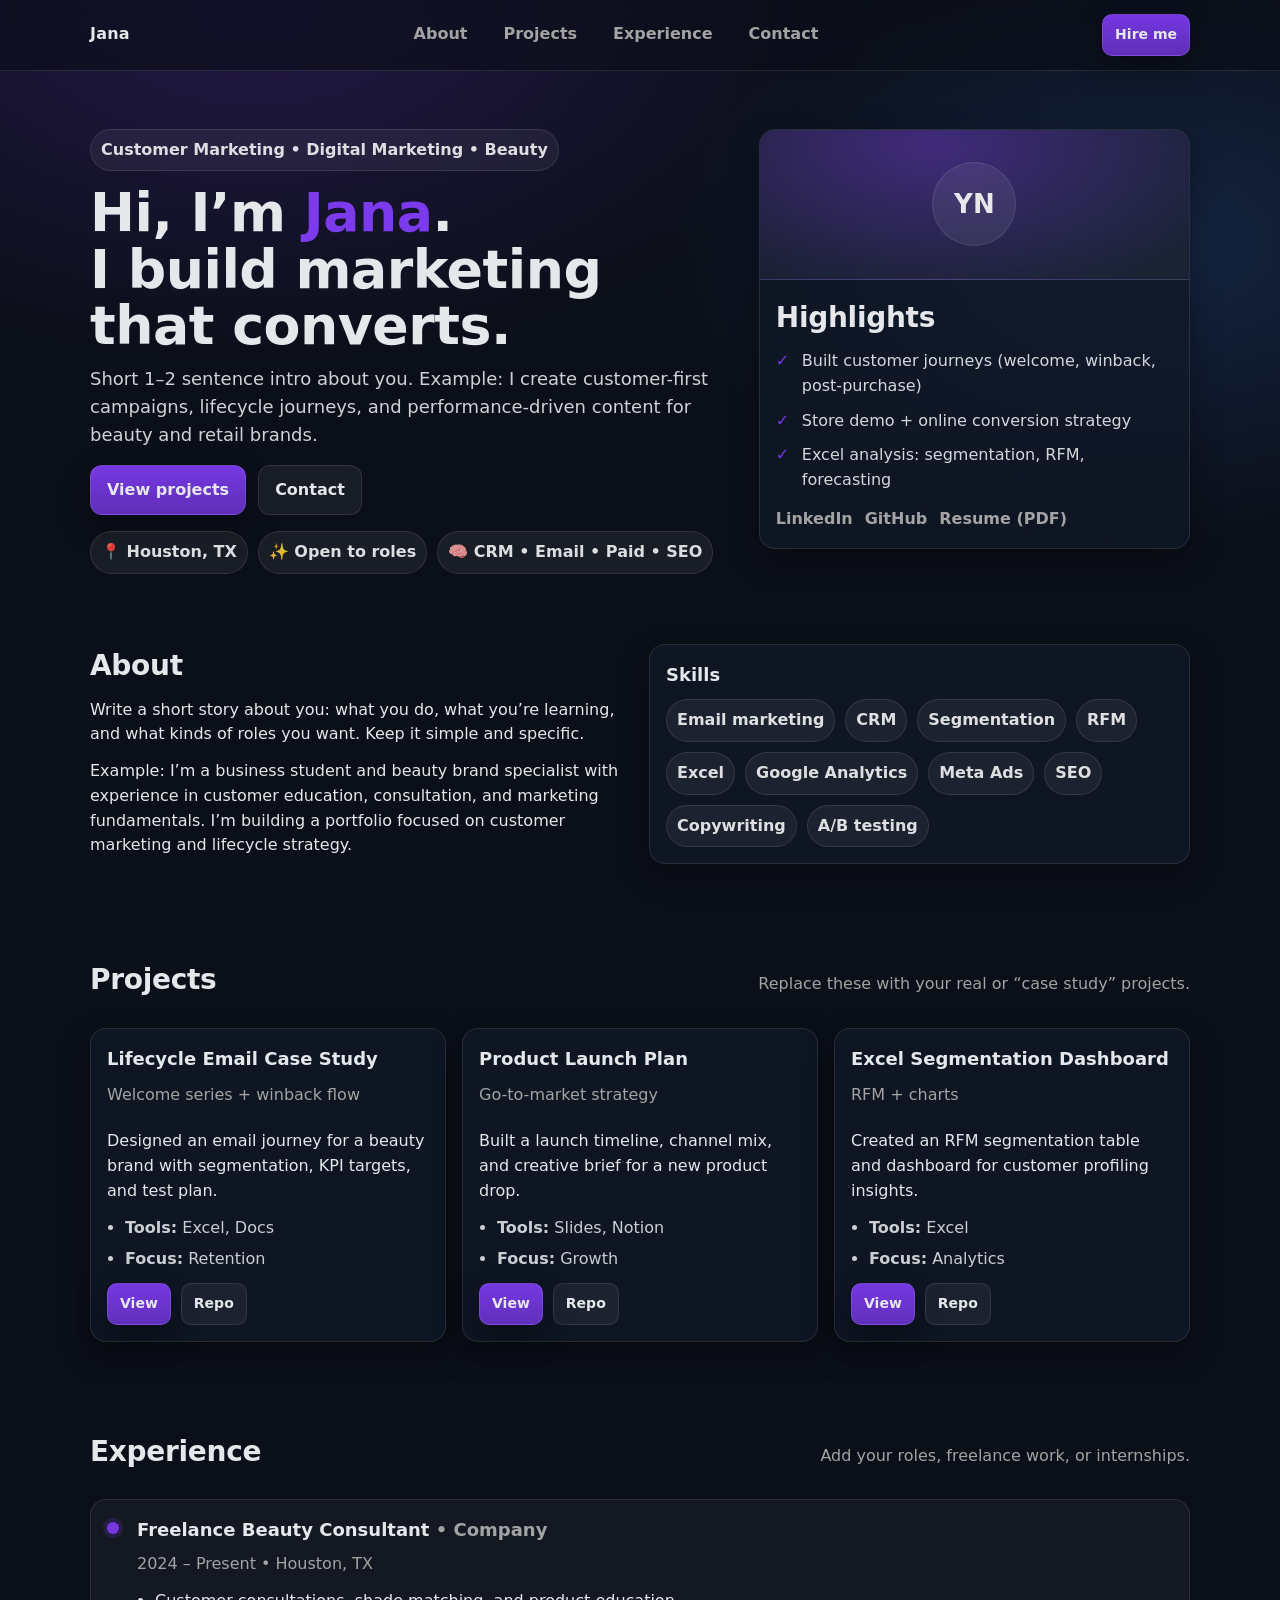
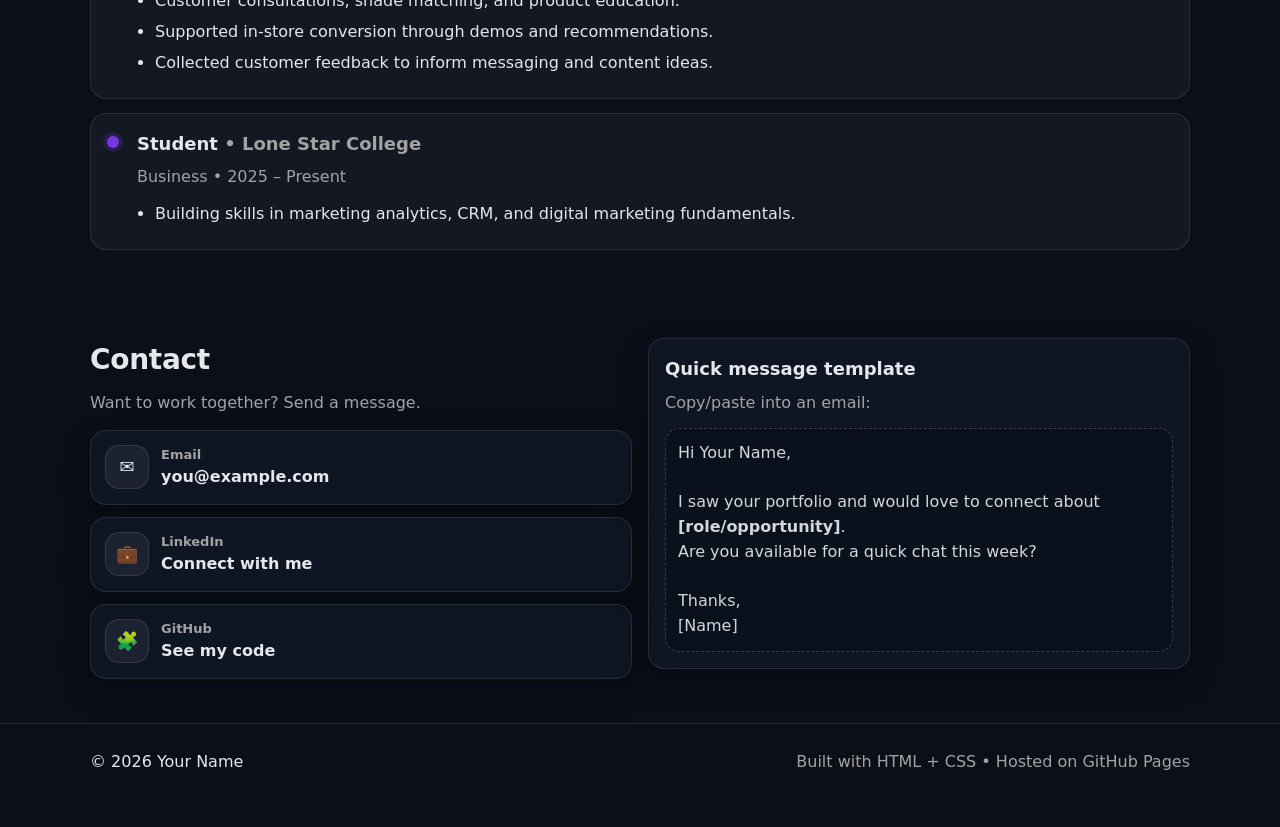
==== index.html @ 5ab6427f "portfolio init" ====
<!doctype html>
<html lang="en">
<head>
  <meta charset="utf-8" />
  <meta name="viewport" content="width=device-width, initial-scale=1" />
  <meta name="description" content="Portfolio website" />
  <title>Your Name | Portfolio</title>
  <link rel="stylesheet" href="style.css" />
</head>

<body>
  <!-- Header / Nav -->
  <header class="site-header">
    <div class="container nav">
      <a class="logo" href="#top" id="top">Jana</a>

      <nav class="nav-links" aria-label="Primary">
        <a href="#about">About</a>
        <a href="#projects">Projects</a>
        <a href="#experience">Experience</a>
        <a href="#contact">Contact</a>
      </nav>

      <a class="btn btn-small" href="#contact">Hire me</a>
    </div>
  </header>

  <!-- Hero -->
  <main>
    <section class="hero">
      <div class="container hero-grid">
        <div>
          <p class="tag">Customer Marketing • Digital Marketing • Beauty</p>
          <h1>Hi, I’m <span class="accent">Jana</span>.<br/>I build marketing that converts.</h1>
          <p class="lead">
            Short 1–2 sentence intro about you. Example: I create customer-first campaigns, lifecycle
            journeys, and performance-driven content for beauty and retail brands.
          </p>

          <div class="hero-actions">
            <a class="btn" href="#projects">View projects</a>
            <a class="btn btn-ghost" href="#contact">Contact</a>
          </div>

          <div class="quick-info">
            <div class="pill">📍 Houston, TX</div>
            <div class="pill">✨ Open to roles</div>
            <div class="pill">🧠 CRM • Email • Paid • SEO</div>
          </div>
        </div>

        <div class="hero-card">
          <div class="avatar" aria-hidden="true">
            <!-- Replace with your photo if you want:
                 <img src="assets/me.jpg" alt="Your Name"> -->
            <span>YN</span>
          </div>

          <div class="card-body">
            <h2 class="card-title">Highlights</h2>
            <ul class="checklist">
              <li>Built customer journeys (welcome, winback, post-purchase)</li>
              <li>Store demo + online conversion strategy</li>
              <li>Excel analysis: segmentation, RFM, forecasting</li>
            </ul>

            <div class="card-links">
              <a href="https://www.linkedin.com/" target="_blank" rel="noreferrer">LinkedIn</a>
              <a href="https://github.com/" target="_blank" rel="noreferrer">GitHub</a>
              <a href="#" target="_blank" rel="noreferrer">Resume (PDF)</a>
            </div>
          </div>
        </div>
      </div>
    </section>

    <!-- About -->
    <section id="about" class="section">
      <div class="container section-grid">
        <div>
          <h2>About</h2>
          <p>
            Write a short story about you: what you do, what you’re learning, and what kinds of roles you want.
            Keep it simple and specific.
          </p>
          <p>
            Example: I’m a business student and beauty brand specialist with experience in customer education,
            consultation, and marketing fundamentals. I’m building a portfolio focused on customer marketing
            and lifecycle strategy.
          </p>
        </div>

        <div class="panel">
          <h3>Skills</h3>
          <div class="chips">
            <span class="chip">Email marketing</span>
            <span class="chip">CRM</span>
            <span class="chip">Segmentation</span>
            <span class="chip">RFM</span>
            <span class="chip">Excel</span>
            <span class="chip">Google Analytics</span>
            <span class="chip">Meta Ads</span>
            <span class="chip">SEO</span>
            <span class="chip">Copywriting</span>
            <span class="chip">A/B testing</span>
          </div>
        </div>
      </div>
    </section>

    <!-- Projects -->
    <section id="projects" class="section">
      <div class="container">
        <div class="section-head">
          <h2>Projects</h2>
          <p class="muted">Replace these with your real or “case study” projects.</p>
        </div>

        <div class="cards">
          <article class="card">
            <div class="card-top">
              <h3>Lifecycle Email Case Study</h3>
              <p class="muted">Welcome series + winback flow</p>
            </div>
            <p>
              Designed an email journey for a beauty brand with segmentation, KPI targets, and test plan.
            </p>
            <ul class="meta">
              <li><strong>Tools:</strong> Excel, Docs</li>
              <li><strong>Focus:</strong> Retention</li>
            </ul>
            <div class="actions">
              <a class="btn btn-small" href="#" target="_blank" rel="noreferrer">View</a>
              <a class="btn btn-small btn-ghost" href="https://www.google.com" target="_blank" rel="noreferrer">Repo</a>
            </div>
          </article>

          <article class="card">
            <div class="card-top">
              <h3>Product Launch Plan</h3>
              <p class="muted">Go-to-market strategy</p>
            </div>
            <p>
              Built a launch timeline, channel mix, and creative brief for a new product drop.
            </p>
            <ul class="meta">
              <li><strong>Tools:</strong> Slides, Notion</li>
              <li><strong>Focus:</strong> Growth</li>
            </ul>
            <div class="actions">
              <a class="btn btn-small" href="#" target="_blank" rel="noreferrer">View</a>
              <a class="btn btn-small btn-ghost" href="#" target="_blank" rel="noreferrer">Repo</a>
            </div>
          </article>

          <article class="card">
            <div class="card-top">
              <h3>Excel Segmentation Dashboard</h3>
              <p class="muted">RFM + charts</p>
            </div>
            <p>
              Created an RFM segmentation table and dashboard for customer profiling insights.
            </p>
            <ul class="meta">
              <li><strong>Tools:</strong> Excel</li>
              <li><strong>Focus:</strong> Analytics</li>
            </ul>
            <div class="actions">
              <a class="btn btn-small" href="#" target="_blank" rel="noreferrer">View</a>
              <a class="btn btn-small btn-ghost" href="#" target="_blank" rel="noreferrer">Repo</a>
            </div>
          </article>
        </div>
      </div>
    </section>

    <!-- Experience -->
    <section id="experience" class="section">
      <div class="container">
        <div class="section-head">
          <h2>Experience</h2>
          <p class="muted">Add your roles, freelance work, or internships.</p>
        </div>

        <div class="timeline">
          <div class="timeline-item">
            <div class="timeline-dot" aria-hidden="true"></div>
            <div>
              <h3>Freelance Beauty Consultant <span class="muted">• Company</span></h3>
              <p class="muted">2024 – Present • Houston, TX</p>
              <ul>
                <li>Customer consultations, shade matching, and product education.</li>
                <li>Supported in-store conversion through demos and recommendations.</li>
                <li>Collected customer feedback to inform messaging and content ideas.</li>
              </ul>
            </div>
          </div>

          <div class="timeline-item">
            <div class="timeline-dot" aria-hidden="true"></div>
            <div>
              <h3>Student <span class="muted">• Lone Star College</span></h3>
              <p class="muted">Business • 2025 – Present</p>
              <ul>
                <li>Building skills in marketing analytics, CRM, and digital marketing fundamentals.</li>
              </ul>
            </div>
          </div>
        </div>
      </div>
    </section>

    <!-- Contact -->
    <section id="contact" class="section">
      <div class="container contact">
        <div>
          <h2>Contact</h2>
          <p class="muted">Want to work together? Send a message.</p>

          <div class="contact-cards">
            <a class="contact-card" href="mailto:you@example.com">
              <span class="icon" aria-hidden="true">✉️</span>
              <div>
                <div class="label">Email</div>
                <div class="value">you@example.com</div>
              </div>
            </a>

            <a class="contact-card" href="https://www.linkedin.com/" target="_blank" rel="noreferrer">
              <span class="icon" aria-hidden="true">💼</span>
              <div>
                <div class="label">LinkedIn</div>
                <div class="value">Connect with me</div>
              </div>
            </a>

            <a class="contact-card" href="https://github.com/" target="_blank" rel="noreferrer">
              <span class="icon" aria-hidden="true">🧩</span>
              <div>
                <div class="label">GitHub</div>
                <div class="value">See my code</div>
              </div>
            </a>
          </div>
        </div>

        <div class="panel">
          <h3>Quick message template</h3>
          <p class="muted">Copy/paste into an email:</p>
          <div class="message-box">
            Hi Your Name, <br/><br/>
            I saw your portfolio and would love to connect about <strong>[role/opportunity]</strong>. <br/>
            Are you available for a quick chat this week? <br/><br/>
            Thanks, <br/>
            [Name]
          </div>
        </div>
      </div>
    </section>
  </main>

  <footer class="footer">
    <div class="container footer-row">
      <p>© <span id="year"></span> Your Name</p>
      <p class="muted">Built with HTML + CSS • Hosted on GitHub Pages</p>
    </div>
  </footer>

  <script>
    // Tiny script only to keep the year current (optional).
    document.getElementById("year").textContent = new Date().getFullYear();
  </script>
</body>
</html>
---- style.css ----
/* ---------- Base ---------- */
:root{
  --bg: #0b0f19;
  --panel: #111827;
  --text: #e5e7eb;
  --muted: #a3a3a3;
  --accent: #7c3aed;
  --border: rgba(255,255,255,.10);
  --shadow: 0 12px 30px rgba(0,0,0,.35);
  --radius: 16px;
}

*{ box-sizing: border-box; }
html{ scroll-behavior: smooth; }
body{
  margin: 0;
  font-family: ui-sans-serif, system-ui, -apple-system, Segoe UI, Roboto, Helvetica, Arial, "Apple Color Emoji","Segoe UI Emoji";
  background: radial-gradient(1000px 600px at 20% 0%, rgba(124,58,237,.22), transparent 60%),
              radial-gradient(900px 550px at 90% 10%, rgba(59,130,246,.18), transparent 55%),
              var(--bg);
  color: var(--text);
  line-height: 1.55;
}

a{ color: inherit; text-decoration: none; }
p{ margin: 0 0 12px; }
ul{ margin: 10px 0 0; padding-left: 18px; }
li{ margin: 6px 0; }

.container{
  width: min(1100px, 92vw);
  margin: 0 auto;
}

.accent{ color: var(--accent); }
.muted{ color: var(--muted); }

/* ---------- Header ---------- */
.site-header{
  position: sticky;
  top: 0;
  z-index: 50;
  backdrop-filter: blur(10px);
  background: rgba(11,15,25,.65);
  border-bottom: 1px solid var(--border);
}

.nav{
  display: flex;
  align-items: center;
  justify-content: space-between;
  padding: 14px 0;
  gap: 16px;
}

.logo{
  font-weight: 800;
  letter-spacing: .2px;
}

.nav-links{
  display: flex;
  gap: 16px;
  flex-wrap: wrap;
  justify-content: center;
}

.nav-links a{
  color: var(--muted);
  font-weight: 600;
  padding: 8px 10px;
  border-radius: 10px;
}

.nav-links a:hover{
  color: var(--text);
  background: rgba(255,255,255,.06);
}

/* ---------- Buttons ---------- */
.btn{
  display: inline-flex;
  align-items: center;
  justify-content: center;
  gap: 8px;
  padding: 12px 16px;
  border-radius: 12px;
  border: 1px solid var(--border);
  background: linear-gradient(180deg, rgba(124,58,237,.95), rgba(124,58,237,.75));
  box-shadow: var(--shadow);
  font-weight: 700;
}

.btn:hover{ transform: translateY(-1px); }
.btn:active{ transform: translateY(0px); }

.btn-ghost{
  background: rgba(255,255,255,.06);
  box-shadow: none;
}

.btn-small{
  padding: 9px 12px;
  border-radius: 10px;
  font-size: 14px;
}

/* ---------- Hero ---------- */
.hero{
  padding: 58px 0 26px;
}

.hero-grid{
  display: grid;
  grid-template-columns: 1.2fr .8fr;
  gap: 22px;
  align-items: start;
}

.tag{
  display: inline-block;
  font-weight: 700;
  color: rgba(255,255,255,.85);
  background: rgba(255,255,255,.06);
  border: 1px solid var(--border);
  padding: 8px 10px;
  border-radius: 999px;
  margin-bottom: 14px;
}

h1{
  margin: 0 0 10px;
  line-height: 1.05;
  font-size: clamp(34px, 4.2vw, 54px);
  letter-spacing: -0.5px;
}

.lead{
  font-size: 18px;
  color: rgba(229,231,235,.90);
  max-width: 60ch;
}

.hero-actions{
  display: flex;
  gap: 12px;
  margin-top: 16px;
  flex-wrap: wrap;
}

.quick-info{
  display: flex;
  gap: 10px;
  flex-wrap: wrap;
  margin-top: 16px;
}

.pill{
  font-weight: 650;
  color: rgba(255,255,255,.85);
  background: rgba(255,255,255,.06);
  border: 1px solid var(--border);
  padding: 8px 10px;
  border-radius: 999px;
}

/* ---------- Panels / Cards ---------- */
.hero-card, .panel, .card, .contact-card{
  background: rgba(17,24,39,.75);
  border: 1px solid var(--border);
  border-radius: var(--radius);
  box-shadow: var(--shadow);
}

.hero-card{
  overflow: hidden;
}

.avatar{
  height: 150px;
  display: grid;
  place-items: center;
  border-bottom: 1px solid var(--border);
  background: radial-gradient(600px 300px at 40% 10%, rgba(124,58,237,.40), transparent 55%),
              rgba(255,255,255,.04);
}
.avatar span{
  width: 84px;
  height: 84px;
  border-radius: 999px;
  display: grid;
  place-items: center;
  font-weight: 900;
  font-size: 26px;
  background: rgba(255,255,255,.07);
  border: 1px solid var(--border);
}
.card-body{ padding: 16px; }
.card-title{ margin: 0 0 10px; }

.checklist{
  list-style: none;
  padding: 0;
  margin: 0;
}
.checklist li{
  margin: 10px 0;
  padding-left: 26px;
  position: relative;
  color: rgba(229,231,235,.92);
}
.checklist li::before{
  content: "✓";
  position: absolute;
  left: 0;
  top: 0;
  color: rgba(124,58,237,.95);
  font-weight: 900;
}

.card-links{
  display: flex;
  gap: 12px;
  flex-wrap: wrap;
  margin-top: 14px;
}
.card-links a{
  color: var(--muted);
  font-weight: 700;
}
.card-links a:hover{ color: var(--text); }

/* ---------- Sections ---------- */
.section{
  padding: 44px 0;
}

.section-head{
  display: flex;
  align-items: baseline;
  justify-content: space-between;
  gap: 16px;
  margin-bottom: 16px;
}

.section-grid{
  display: grid;
  grid-template-columns: 1fr 1fr;
  gap: 18px;
  align-items: start;
}

h2{
  margin: 0 0 10px;
  font-size: 28px;
  letter-spacing: -0.3px;
}

h3{
  margin: 0 0 8px;
  font-size: 18px;
}

.panel{
  padding: 16px;
}

/* Chips */
.chips{
  display: flex;
  flex-wrap: wrap;
  gap: 10px;
  margin-top: 10px;
}
.chip{
  background: rgba(255,255,255,.06);
  border: 1px solid var(--border);
  padding: 8px 10px;
  border-radius: 999px;
  font-weight: 650;
  color: rgba(255,255,255,.86);
}

/* Project cards */
.cards{
  display: grid;
  grid-template-columns: repeat(3, 1fr);
  gap: 16px;
  margin-top: 14px;
}

.card{
  padding: 16px;
  transition: transform .15s ease;
}
.card:hover{ transform: translateY(-3px); }

.card-top{
  display: grid;
  gap: 2px;
  margin-bottom: 10px;
}

.meta{
  color: rgba(229,231,235,.88);
}

.actions{
  display: flex;
  gap: 10px;
  flex-wrap: wrap;
  margin-top: 12px;
}

/* Timeline */
.timeline{
  display: grid;
  gap: 14px;
  margin-top: 10px;
}
.timeline-item{
  display: grid;
  grid-template-columns: 18px 1fr;
  gap: 12px;
  align-items: start;
  padding: 16px;
  border: 1px solid var(--border);
  border-radius: var(--radius);
  background: rgba(255,255,255,.04);
}
.timeline-dot{
  width: 12px;
  height: 12px;
  border-radius: 999px;
  margin-top: 6px;
  background: rgba(124,58,237,.95);
  box-shadow: 0 0 0 4px rgba(124,58,237,.18);
}

/* Contact */
.contact{
  display: grid;
  grid-template-columns: 1fr 1fr;
  gap: 16px;
  align-items: start;
}

.contact-cards{
  display: grid;
  gap: 12px;
  margin-top: 14px;
}

.contact-card{
  display: grid;
  grid-template-columns: 44px 1fr;
  gap: 12px;
  padding: 14px;
  transition: transform .15s ease;
}
.contact-card:hover{ transform: translateY(-2px); }

.icon{
  width: 44px;
  height: 44px;
  border-radius: 14px;
  display: grid;
  place-items: center;
  background: rgba(255,255,255,.06);
  border: 1px solid var(--border);
  font-size: 18px;
}

.label{
  color: var(--muted);
  font-weight: 700;
  font-size: 13px;
}
.value{
  font-weight: 800;
}

/* Message box */
.message-box{
  margin-top: 10px;
  padding: 12px;
  border-radius: 14px;
  border: 1px dashed rgba(255,255,255,.18);
  background: rgba(0,0,0,.18);
  color: rgba(229,231,235,.92);
}

/* Footer */
.footer{
  padding: 26px 0 40px;
  border-top: 1px solid var(--border);
  background: rgba(11,15,25,.55);
}
.footer-row{
  display: flex;
  justify-content: space-between;
  align-items: center;
  gap: 14px;
  flex-wrap: wrap;
}

/* ---------- Responsive ---------- */
@media (max-width: 900px){
  .hero-grid{ grid-template-columns: 1fr; }
  .section-grid{ grid-template-columns: 1fr; }
  .cards{ grid-template-columns: 1fr; }
  .contact{ grid-template-columns: 1fr; }
  .nav-links{ display: none; } /* simplify on mobile */
}
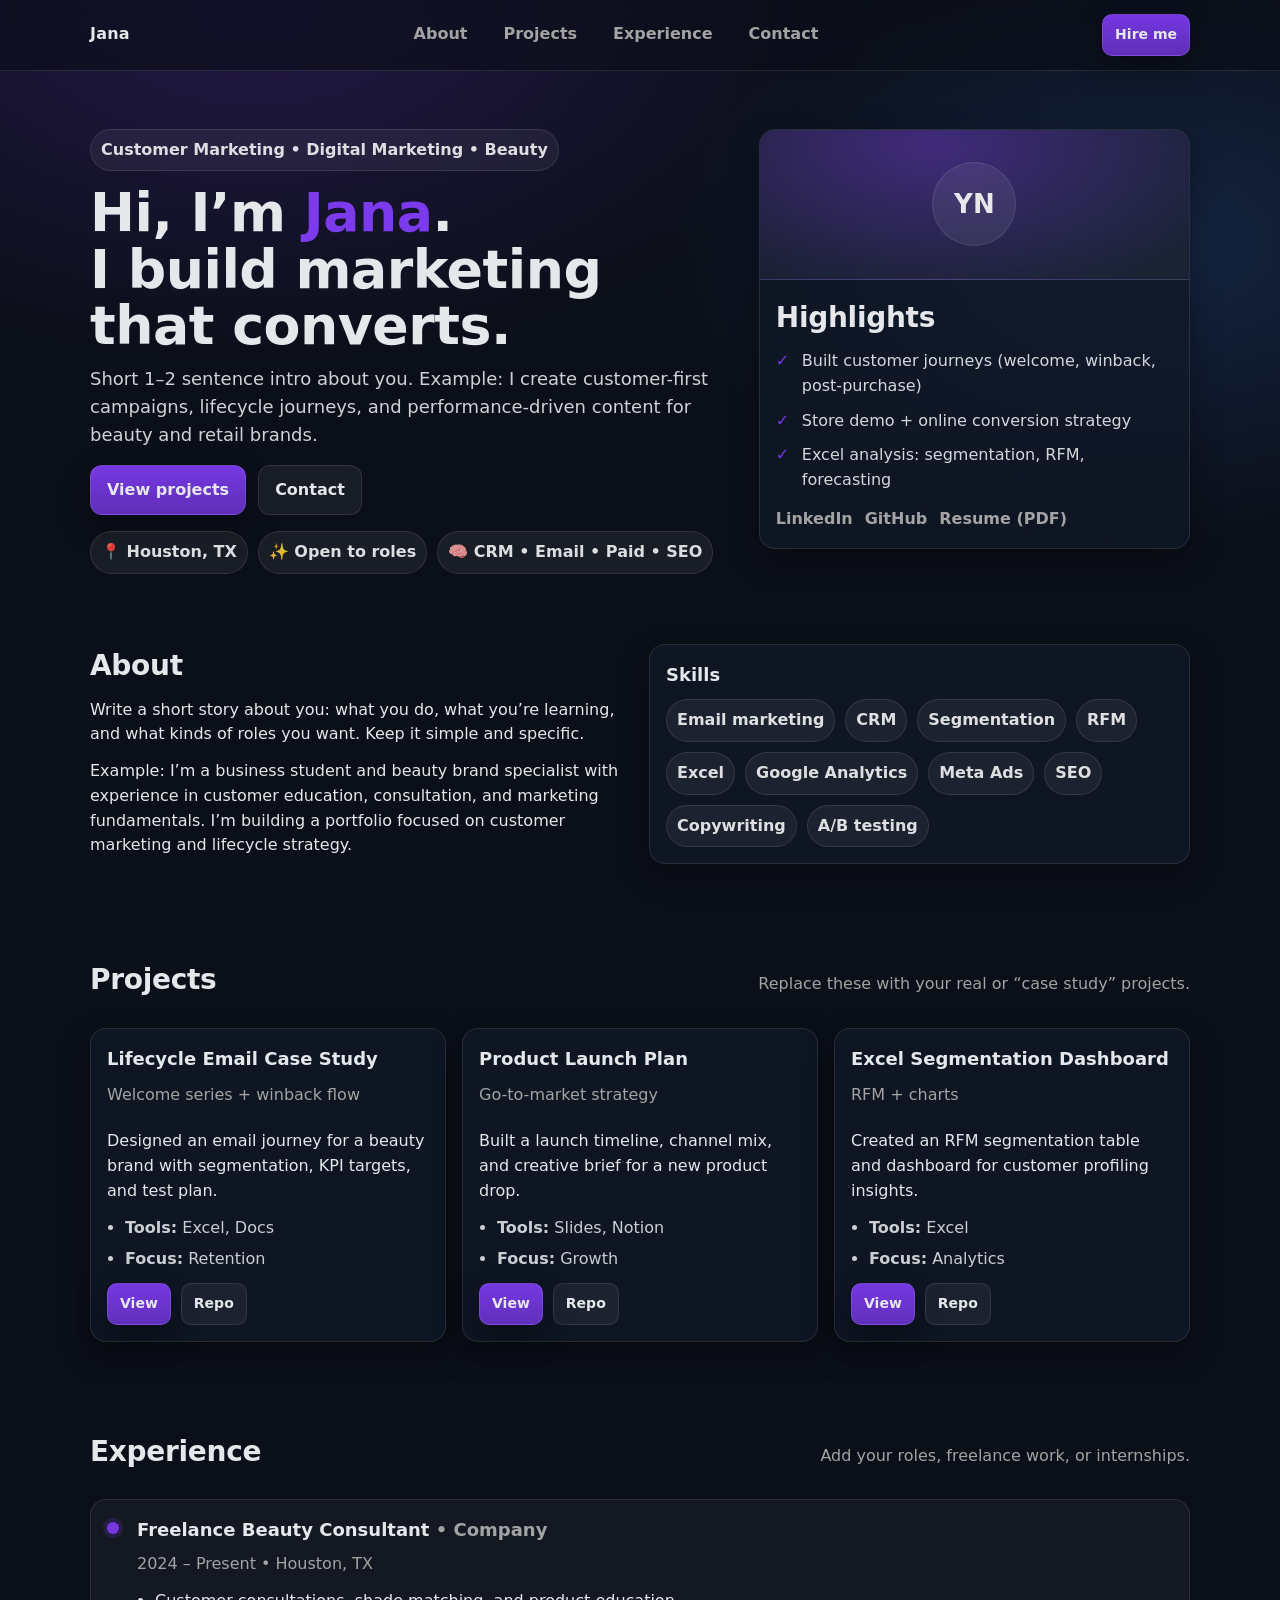
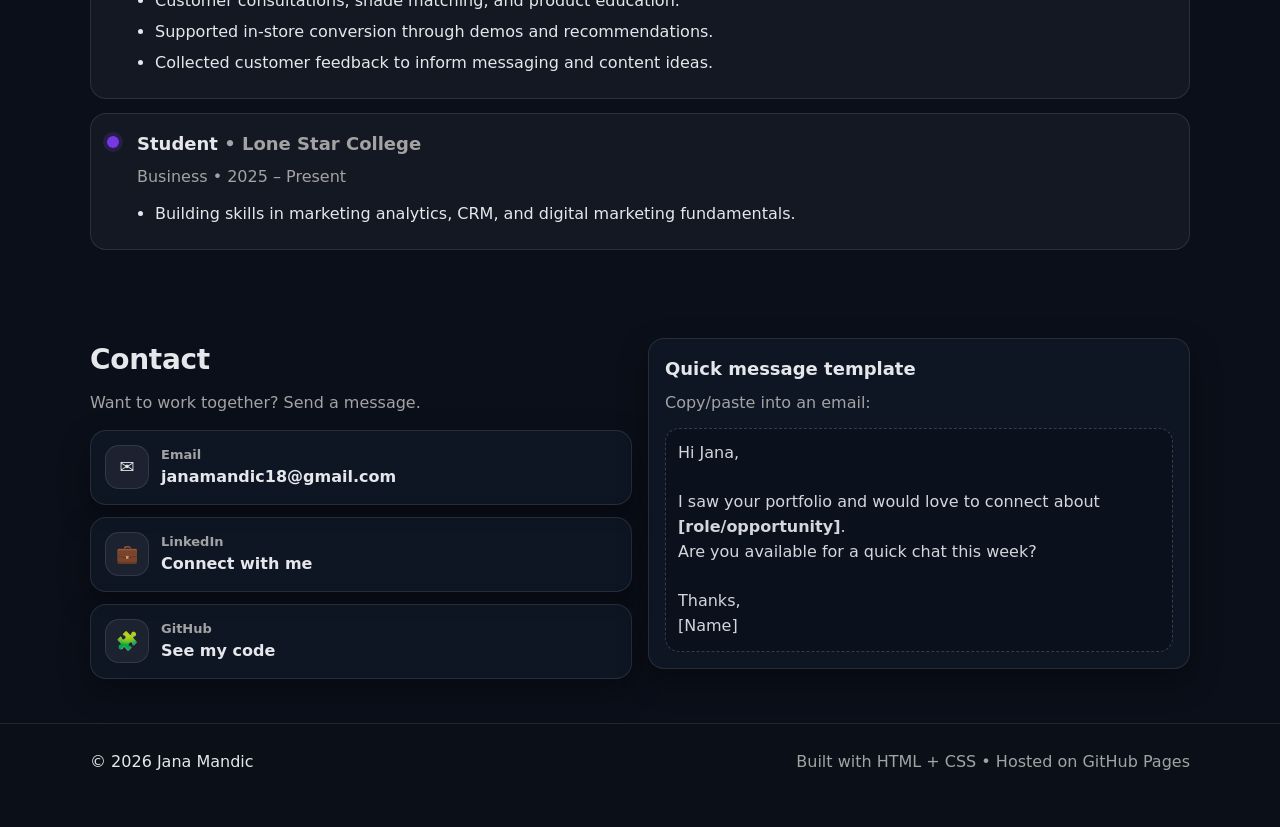
==== commit 2f908a67: "change name" ====
--- a/index.html
+++ b/index.html
@@ -4,7 +4,7 @@
   <meta charset="utf-8" />
   <meta name="viewport" content="width=device-width, initial-scale=1" />
   <meta name="description" content="Portfolio website" />
-  <title>Your Name | Portfolio</title>
+  <title>Jana Mandic | Portfolio</title>
   <link rel="stylesheet" href="style.css" />
 </head>
 
@@ -218,15 +218,15 @@
           <p class="muted">Want to work together? Send a message.</p>
 
           <div class="contact-cards">
-            <a class="contact-card" href="mailto:you@example.com">
+            <a class="contact-card" href="mailto:janamandic18@gmail.com">
               <span class="icon" aria-hidden="true">✉️</span>
               <div>
                 <div class="label">Email</div>
-                <div class="value">you@example.com</div>
+                <div class="value">janamandic18@gmail.com</div>
               </div>
             </a>
 
-            <a class="contact-card" href="https://www.linkedin.com/" target="_blank" rel="noreferrer">
+            <a class="contact-card" href="https://www.linkedin.com/in/jana-mandic/" target="_blank" rel="noreferrer">
               <span class="icon" aria-hidden="true">💼</span>
               <div>
                 <div class="label">LinkedIn</div>
@@ -248,7 +248,7 @@
           <h3>Quick message template</h3>
           <p class="muted">Copy/paste into an email:</p>
           <div class="message-box">
-            Hi Your Name, <br/><br/>
+            Hi Jana, <br/><br/>
             I saw your portfolio and would love to connect about <strong>[role/opportunity]</strong>. <br/>
             Are you available for a quick chat this week? <br/><br/>
             Thanks, <br/>
@@ -261,7 +261,7 @@
 
   <footer class="footer">
     <div class="container footer-row">
-      <p>© <span id="year"></span> Your Name</p>
+      <p>© <span id="year"></span> Jana Mandic </p>
       <p class="muted">Built with HTML + CSS • Hosted on GitHub Pages</p>
     </div>
   </footer>
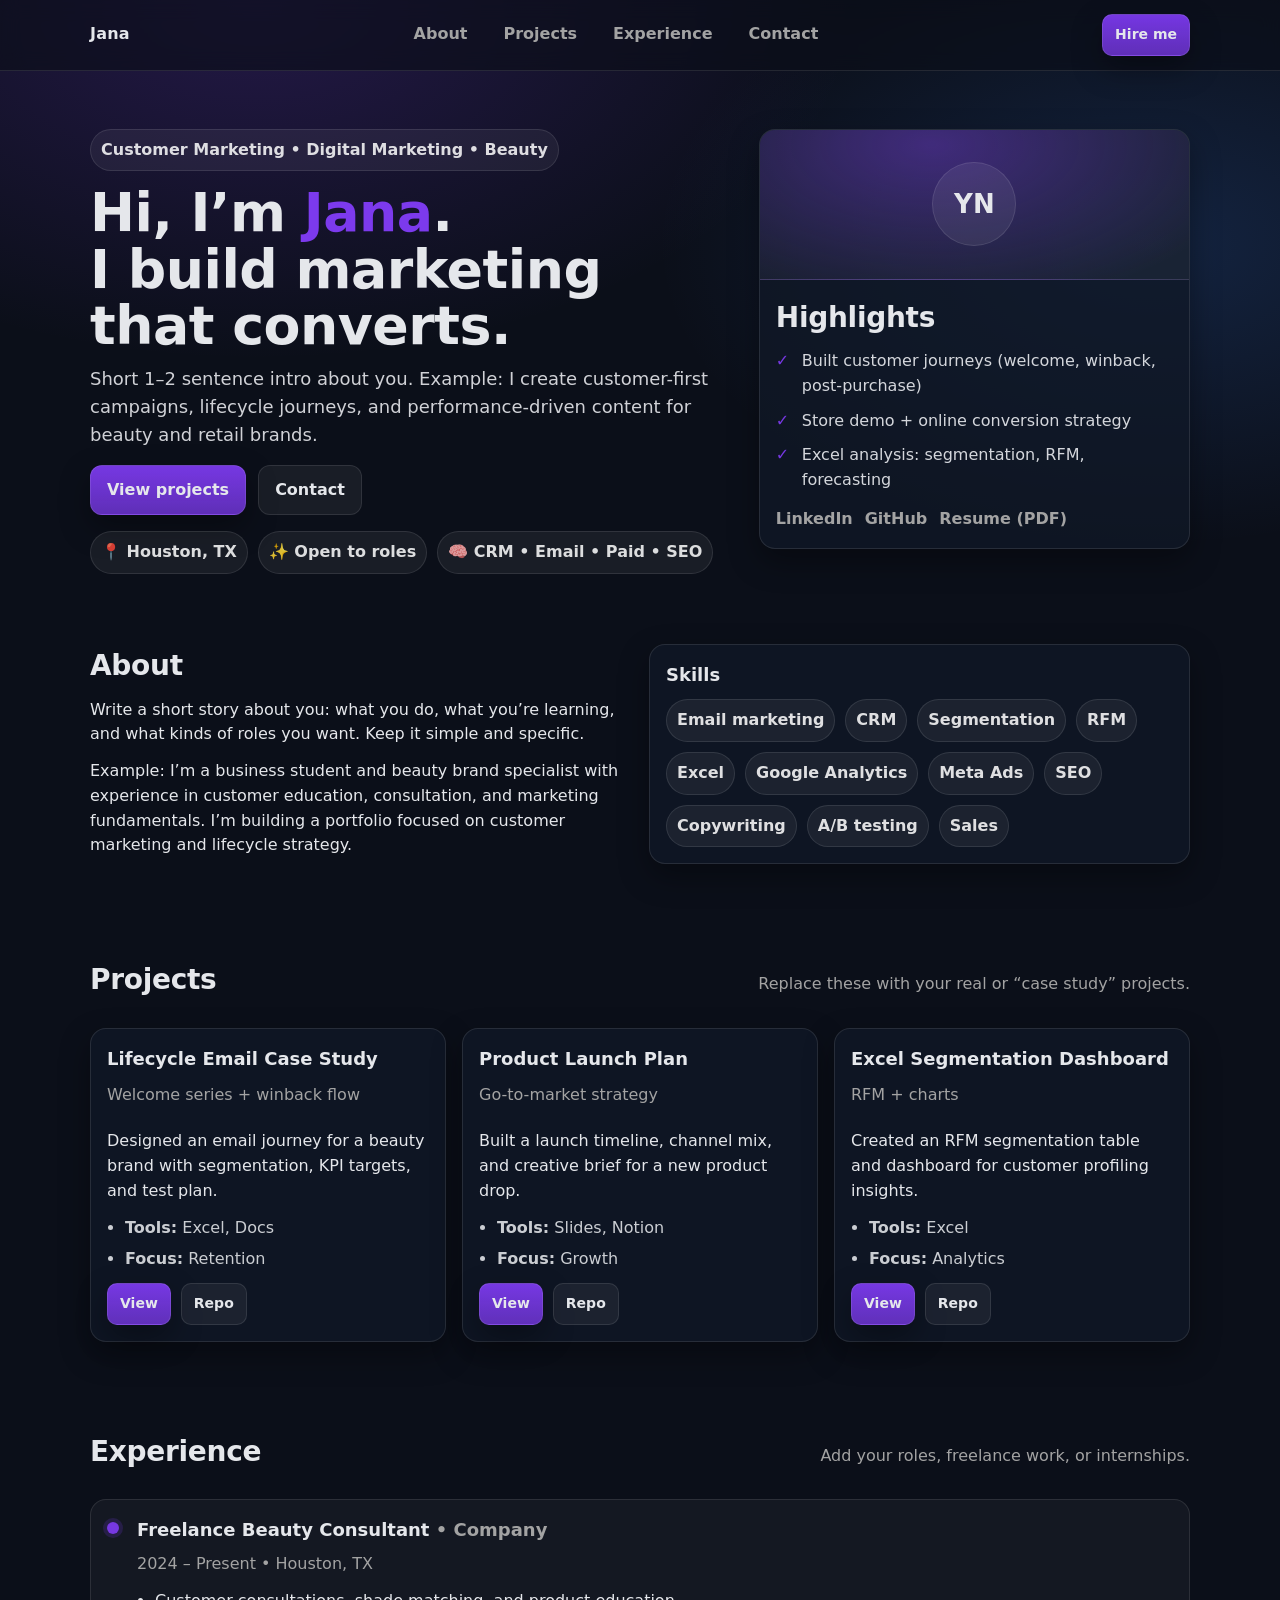
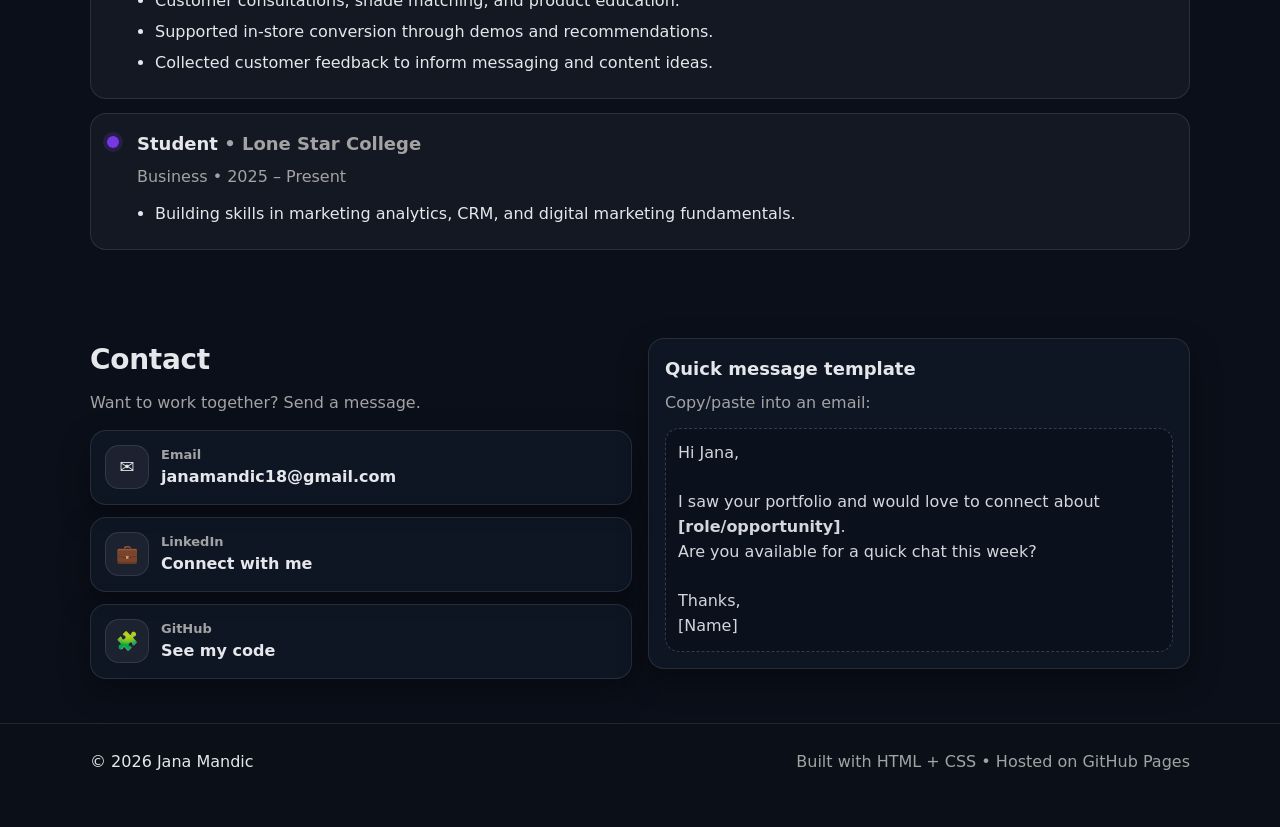
==== commit da9809aa: "Update index.html" ====
--- a/index.html
+++ b/index.html
@@ -103,6 +103,7 @@
             <span class="chip">SEO</span>
             <span class="chip">Copywriting</span>
             <span class="chip">A/B testing</span>
+            <span class="chip">Sales</span>
           </div>
         </div>
       </div>
@@ -271,4 +272,4 @@
     document.getElementById("year").textContent = new Date().getFullYear();
   </script>
 </body>
-</html>+</html>
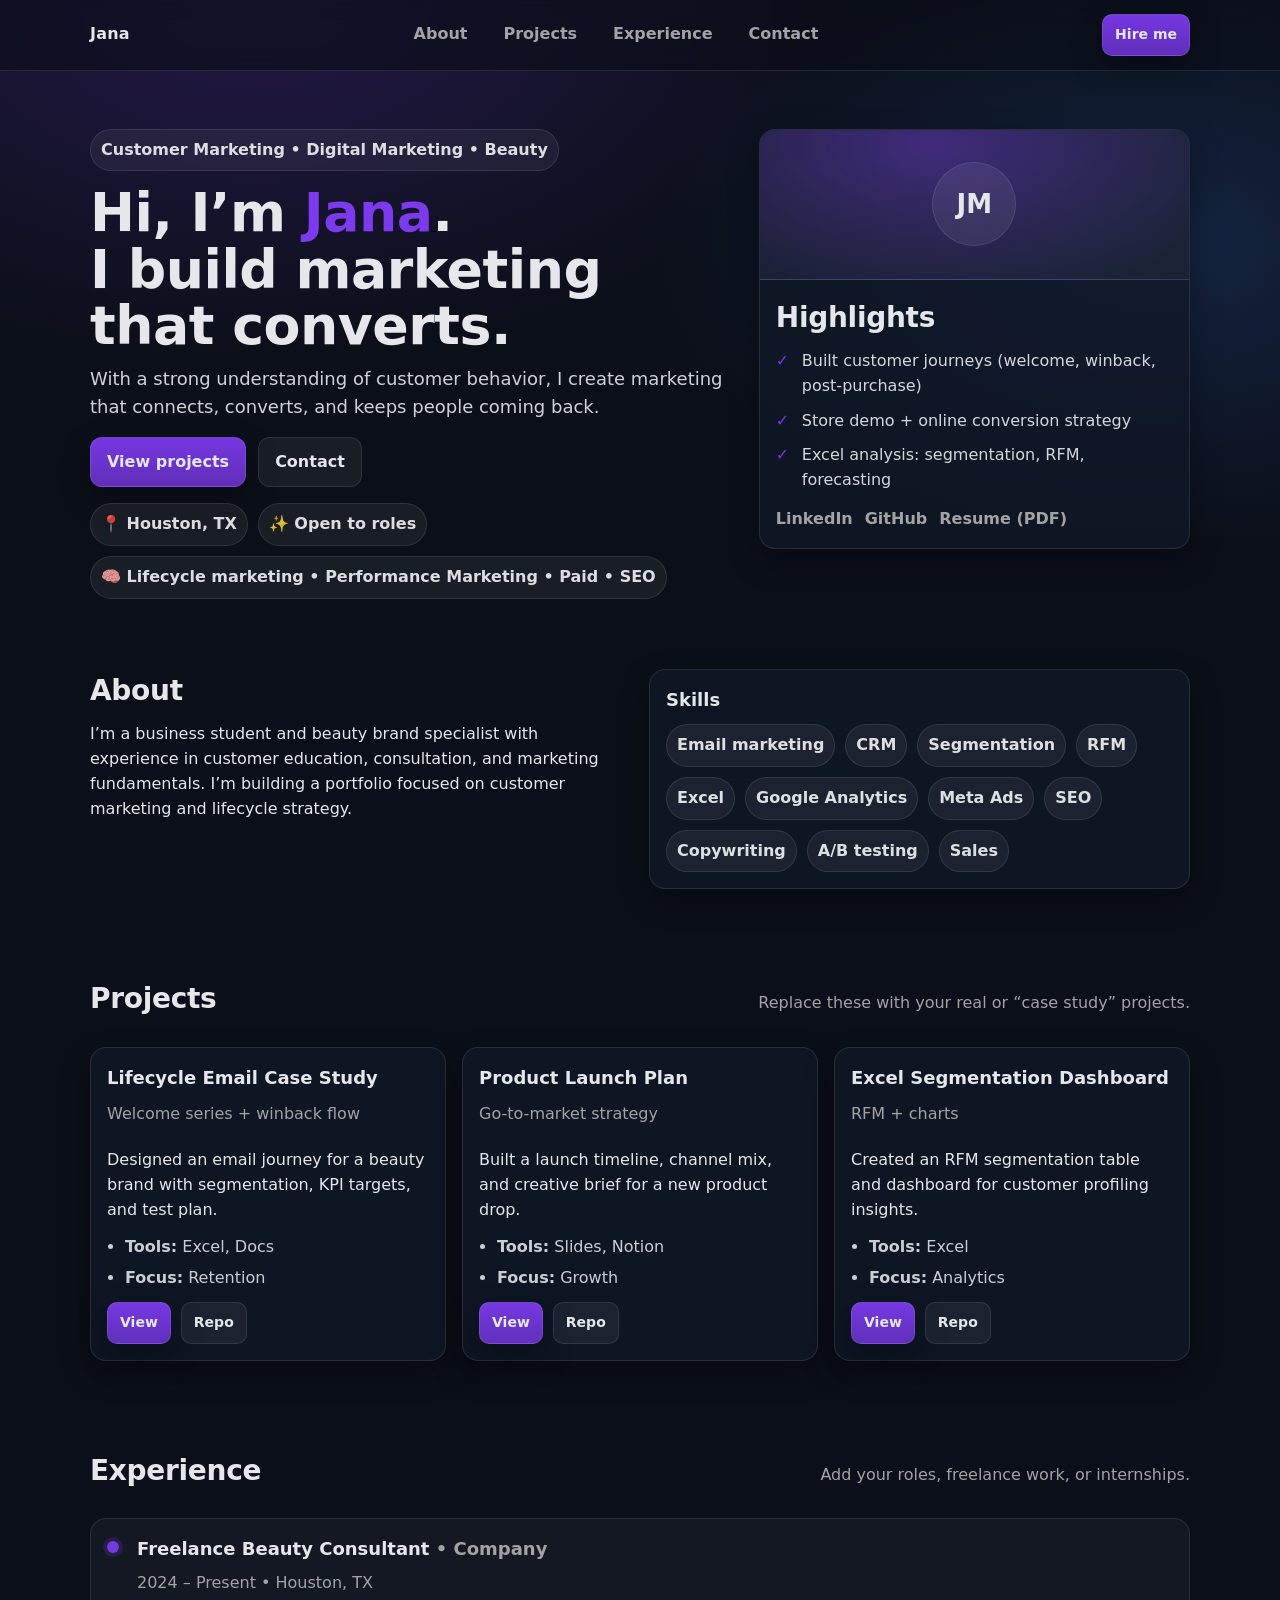
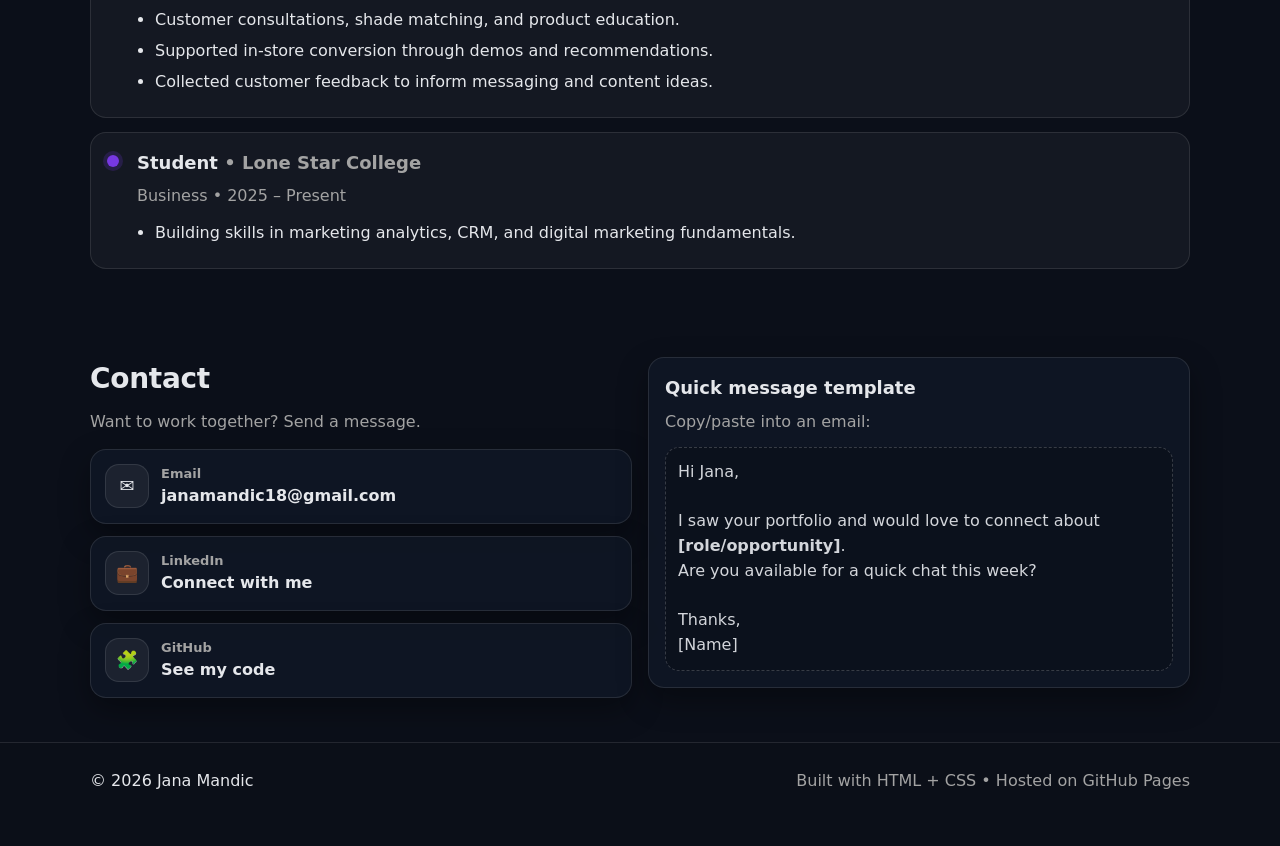
==== commit a80ee006: "Update index.html" ====
--- a/index.html
+++ b/index.html
@@ -33,8 +33,7 @@
           <p class="tag">Customer Marketing • Digital Marketing • Beauty</p>
           <h1>Hi, I’m <span class="accent">Jana</span>.<br/>I build marketing that converts.</h1>
           <p class="lead">
-            Short 1–2 sentence intro about you. Example: I create customer-first campaigns, lifecycle
-            journeys, and performance-driven content for beauty and retail brands.
+            With a strong understanding of customer behavior, I create marketing that connects, converts, and keeps people coming back.
           </p>
 
           <div class="hero-actions">
@@ -45,7 +44,7 @@
           <div class="quick-info">
             <div class="pill">📍 Houston, TX</div>
             <div class="pill">✨ Open to roles</div>
-            <div class="pill">🧠 CRM • Email • Paid • SEO</div>
+            <div class="pill">🧠 Lifecycle marketing • Performance Marketing • Paid • SEO</div>
           </div>
         </div>
 
@@ -53,7 +52,7 @@
           <div class="avatar" aria-hidden="true">
             <!-- Replace with your photo if you want:
                  <img src="assets/me.jpg" alt="Your Name"> -->
-            <span>YN</span>
+            <span>JM</span>
           </div>
 
           <div class="card-body">
@@ -80,11 +79,7 @@
         <div>
           <h2>About</h2>
           <p>
-            Write a short story about you: what you do, what you’re learning, and what kinds of roles you want.
-            Keep it simple and specific.
-          </p>
-          <p>
-            Example: I’m a business student and beauty brand specialist with experience in customer education,
+            I’m a business student and beauty brand specialist with experience in customer education,
             consultation, and marketing fundamentals. I’m building a portfolio focused on customer marketing
             and lifecycle strategy.
           </p>
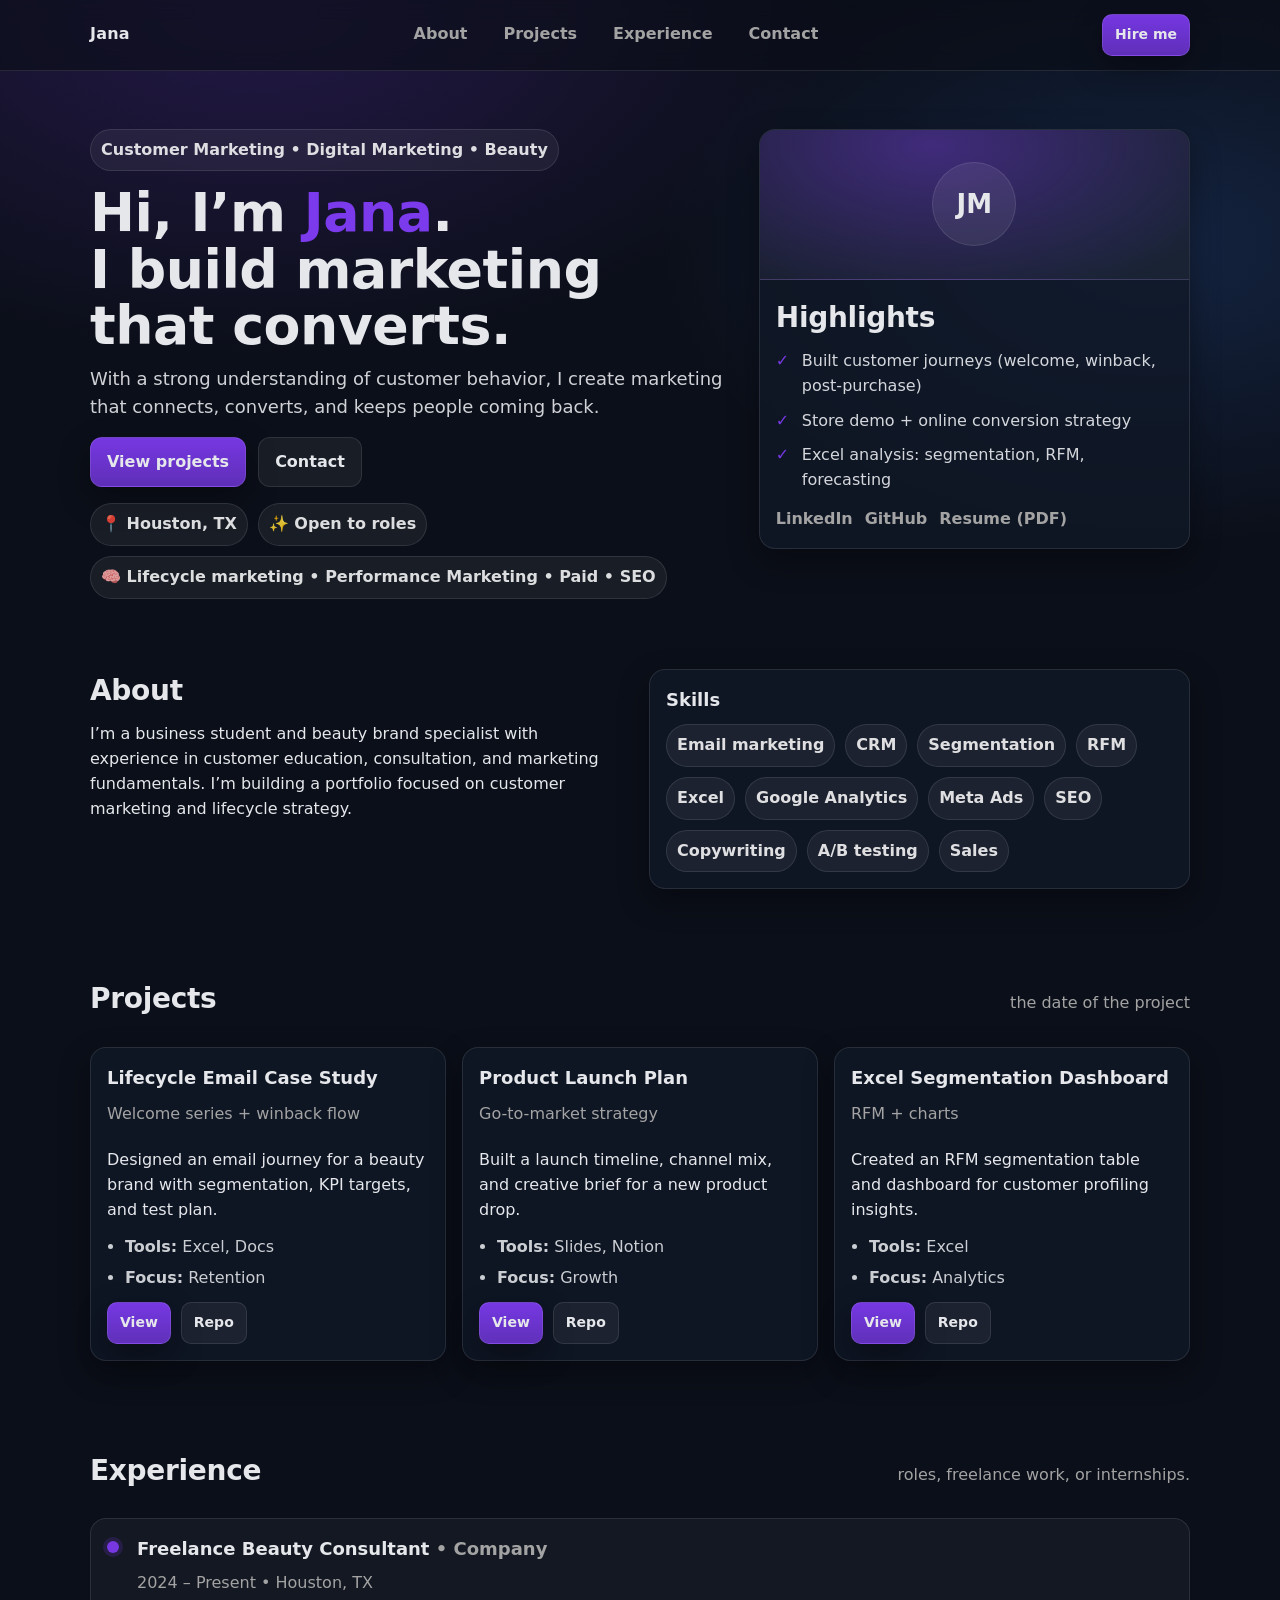
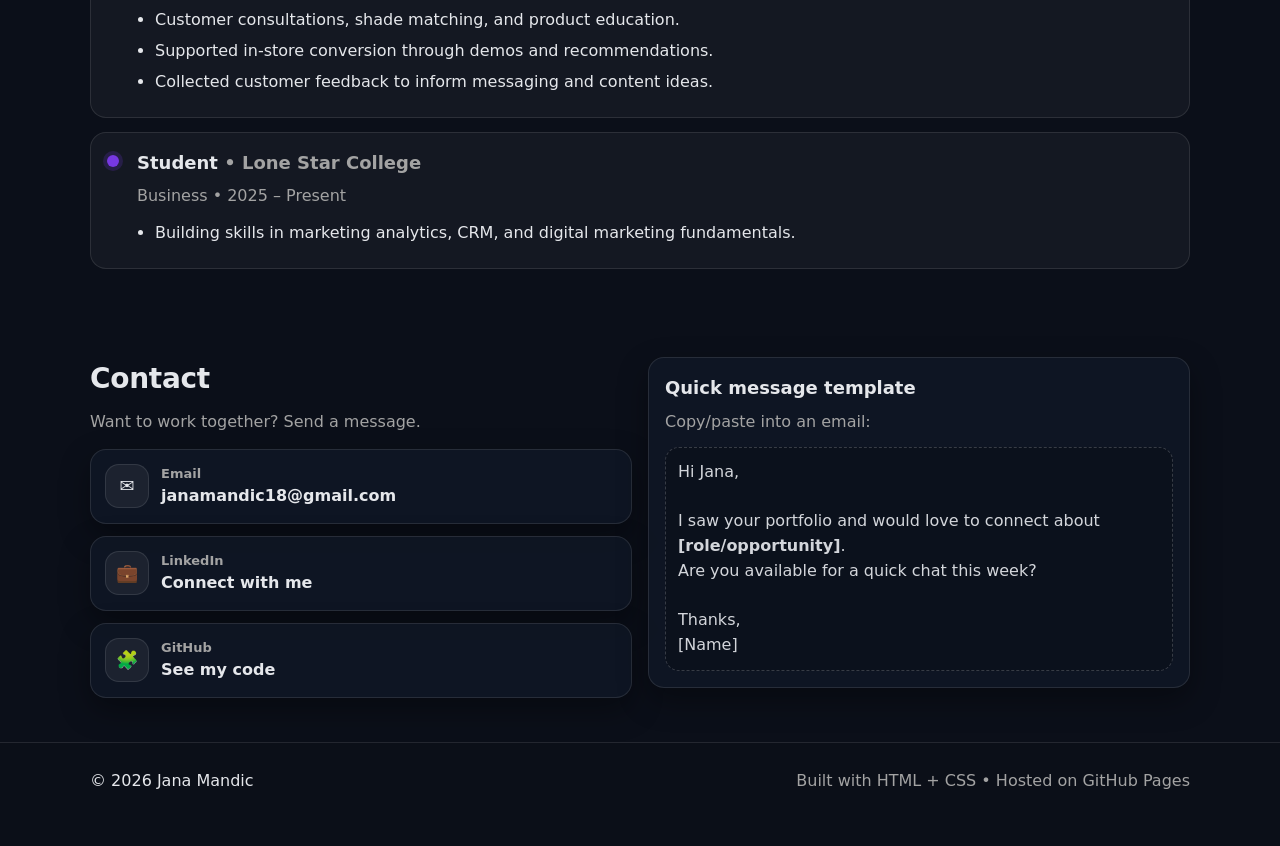
==== commit 233bb6dd: "Update index.html" ====
--- a/index.html
+++ b/index.html
@@ -109,7 +109,7 @@
       <div class="container">
         <div class="section-head">
           <h2>Projects</h2>
-          <p class="muted">Replace these with your real or “case study” projects.</p>
+          <p class="muted">the date of the project</p>
         </div>
 
         <div class="cards">
@@ -175,7 +175,7 @@
       <div class="container">
         <div class="section-head">
           <h2>Experience</h2>
-          <p class="muted">Add your roles, freelance work, or internships.</p>
+          <p class="muted">roles, freelance work, or internships.</p>
         </div>
 
         <div class="timeline">
